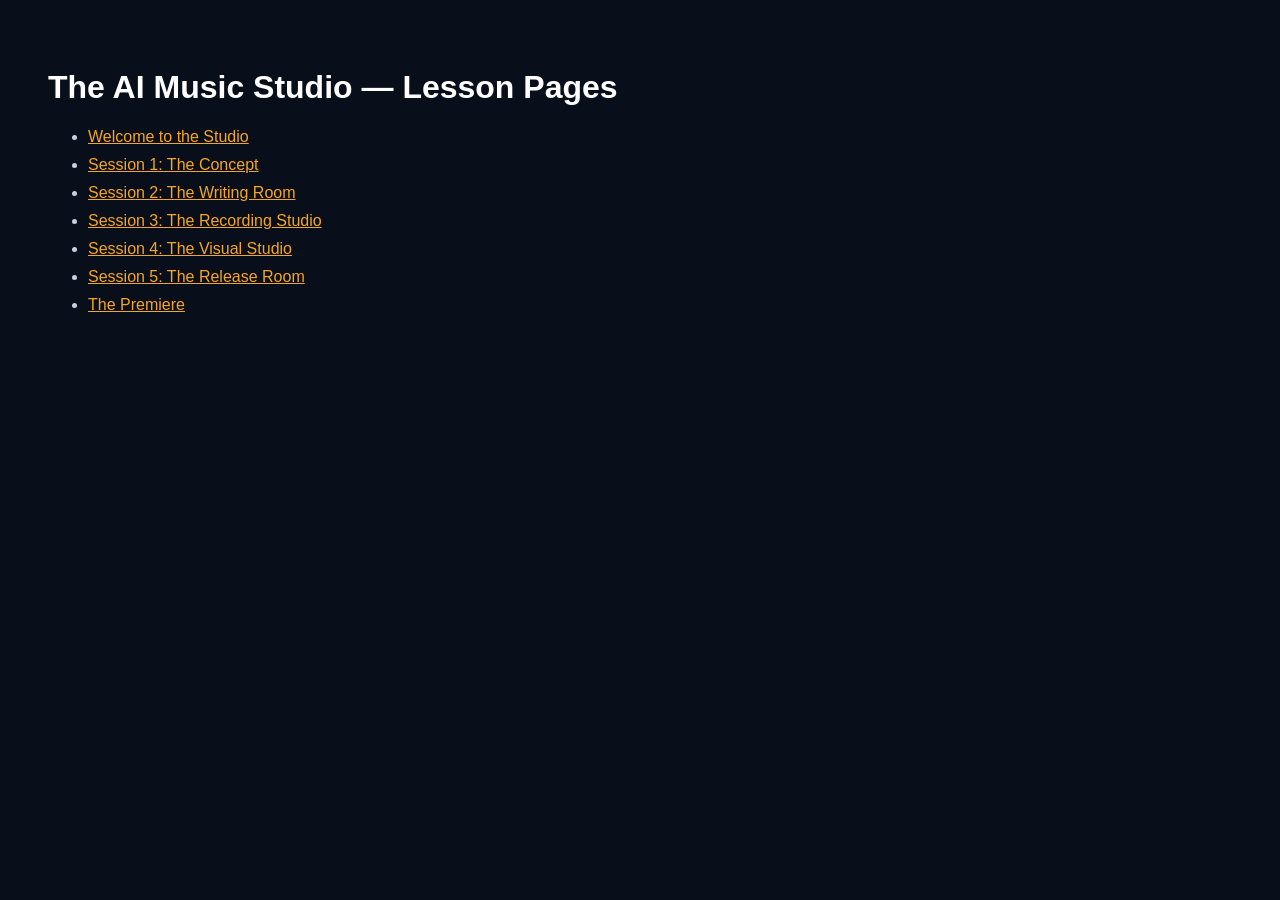
==== index.html @ 59fa39a7 "Initial deploy: AI Music Studio lesson pages" ====
<!DOCTYPE html>
<html lang="en">
<head>
<meta charset="UTF-8">
<title>The AI Music Studio — Lesson Pages</title>
<style>body{font-family:sans-serif;background:#080E1A;color:#C4D0E2;padding:40px;} a{color:#F5A623;} li{margin:10px 0;}</style>
</head>
<body>
<h1 style="color:#fff;">The AI Music Studio — Lesson Pages</h1>
<ul>
<li><a href="00_welcome.html">Welcome to the Studio</a></li>
<li><a href="01_concept.html">Session 1: The Concept</a></li>
<li><a href="02_writing_room.html">Session 2: The Writing Room</a></li>
<li><a href="03_recording_studio.html">Session 3: The Recording Studio</a></li>
<li><a href="04_visual_studio.html">Session 4: The Visual Studio</a></li>
<li><a href="05_release_room.html">Session 5: The Release Room</a></li>
<li><a href="06_premiere.html">The Premiere</a></li>
</ul>
</body>
</html>
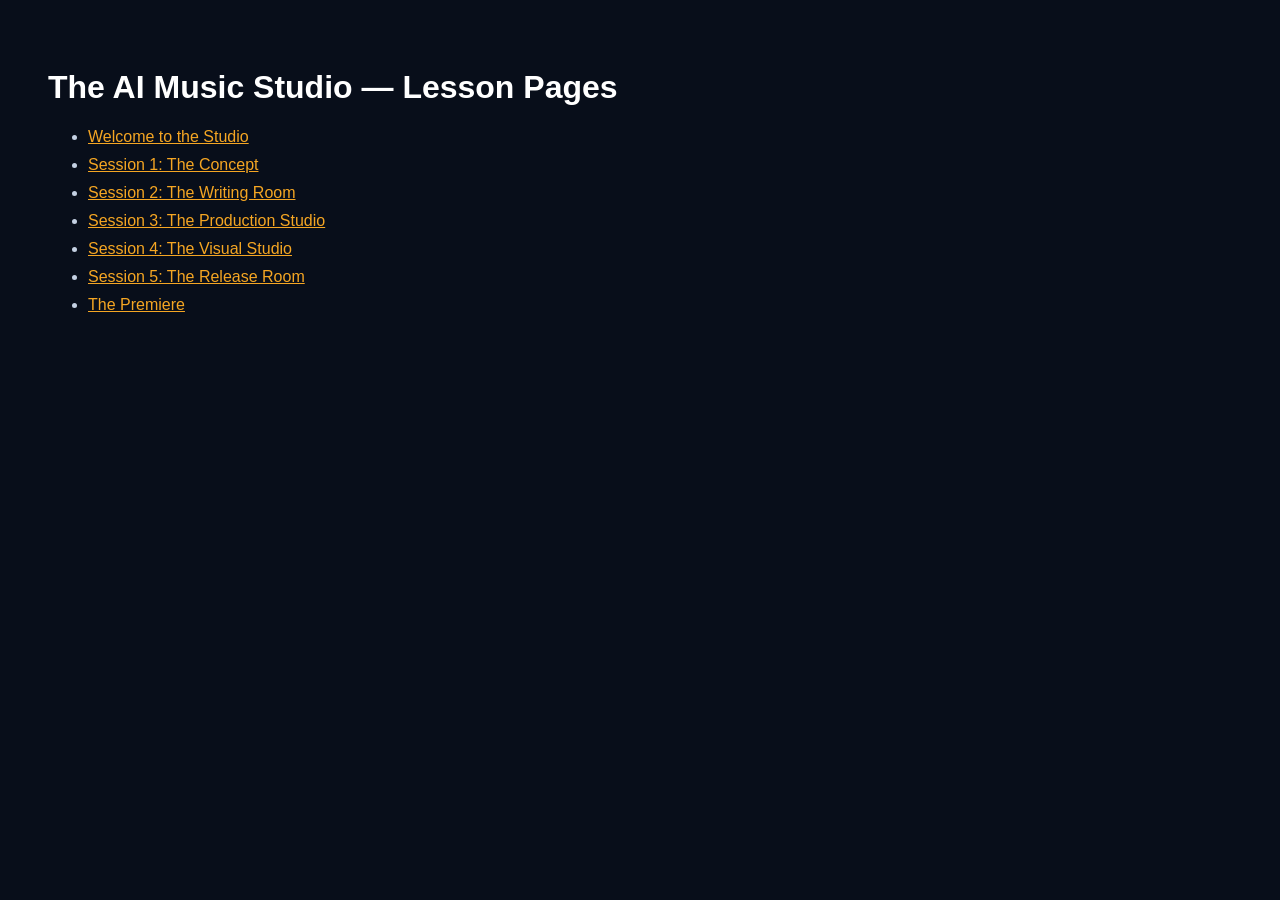
==== commit 972def20: "Welcome: stripped to emotion+video+Song Starter+CTA only; Session 1: remove time, fix copy line, cle" ====
--- a/index.html
+++ b/index.html
@@ -11,7 +11,7 @@
 <li><a href="00_welcome.html">Welcome to the Studio</a></li>
 <li><a href="01_concept.html">Session 1: The Concept</a></li>
 <li><a href="02_writing_room.html">Session 2: The Writing Room</a></li>
-<li><a href="03_recording_studio.html">Session 3: The Recording Studio</a></li>
+<li><a href="03_recording_studio.html">Session 3: The Production Studio</a></li>
 <li><a href="04_visual_studio.html">Session 4: The Visual Studio</a></li>
 <li><a href="05_release_room.html">Session 5: The Release Room</a></li>
 <li><a href="06_premiere.html">The Premiere</a></li>
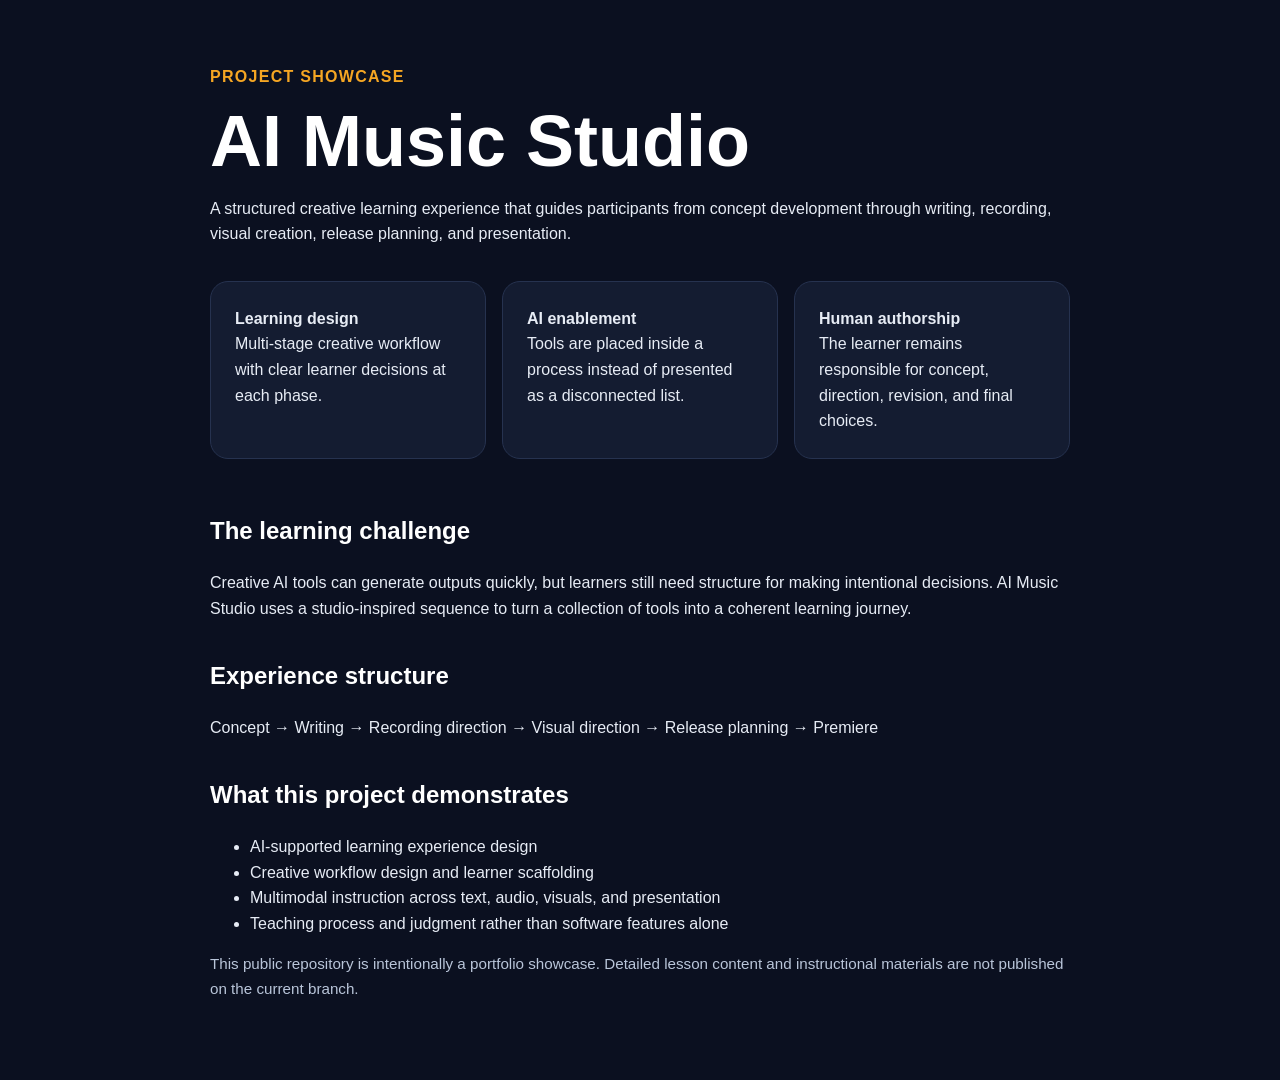
==== commit 0bcac227: "Convert public repository to curated project showcase" ====
--- a/index.html
+++ b/index.html
@@ -2,19 +2,47 @@
 <html lang="en">
 <head>
 <meta charset="UTF-8">
-<title>The AI Music Studio — Lesson Pages</title>
-<style>body{font-family:sans-serif;background:#080E1A;color:#C4D0E2;padding:40px;} a{color:#F5A623;} li{margin:10px 0;}</style>
+<meta name="viewport" content="width=device-width, initial-scale=1.0">
+<title>AI Music Studio | Project Showcase</title>
+<style>
+body{font-family:Arial,sans-serif;background:#0b1020;color:#e7ecf5;margin:0;padding:0;line-height:1.6}
+main{max-width:860px;margin:0 auto;padding:64px 24px}
+.eyebrow{color:#f5a623;font-weight:700;letter-spacing:.08em;text-transform:uppercase}
+h1{font-size:clamp(2.4rem,6vw,4.5rem);line-height:1.05;margin:.2em 0;color:#fff}
+h2{color:#fff;margin-top:2.2rem}
+.card{background:#141c31;border:1px solid #26324f;border-radius:18px;padding:24px;margin:18px 0}
+.grid{display:grid;grid-template-columns:repeat(auto-fit,minmax(220px,1fr));gap:16px}
+a{color:#f7b84b}
+.note{color:#b9c5d9;font-size:.95rem}
+</style>
 </head>
 <body>
-<h1 style="color:#fff;">The AI Music Studio — Lesson Pages</h1>
+<main>
+<div class="eyebrow">Project Showcase</div>
+<h1>AI Music Studio</h1>
+<p>A structured creative learning experience that guides participants from concept development through writing, recording, visual creation, release planning, and presentation.</p>
+
+<div class="grid">
+<div class="card"><strong>Learning design</strong><br>Multi-stage creative workflow with clear learner decisions at each phase.</div>
+<div class="card"><strong>AI enablement</strong><br>Tools are placed inside a process instead of presented as a disconnected list.</div>
+<div class="card"><strong>Human authorship</strong><br>The learner remains responsible for concept, direction, revision, and final choices.</div>
+</div>
+
+<h2>The learning challenge</h2>
+<p>Creative AI tools can generate outputs quickly, but learners still need structure for making intentional decisions. AI Music Studio uses a studio-inspired sequence to turn a collection of tools into a coherent learning journey.</p>
+
+<h2>Experience structure</h2>
+<p>Concept → Writing → Recording direction → Visual direction → Release planning → Premiere</p>
+
+<h2>What this project demonstrates</h2>
 <ul>
-<li><a href="00_welcome.html">Welcome to the Studio</a></li>
-<li><a href="01_concept.html">Session 1: The Concept</a></li>
-<li><a href="02_writing_room.html">Session 2: The Writing Room</a></li>
-<li><a href="03_recording_studio.html">Session 3: The Production Studio</a></li>
-<li><a href="04_visual_studio.html">Session 4: The Visual Studio</a></li>
-<li><a href="05_release_room.html">Session 5: The Release Room</a></li>
-<li><a href="06_premiere.html">The Premiere</a></li>
+<li>AI-supported learning experience design</li>
+<li>Creative workflow design and learner scaffolding</li>
+<li>Multimodal instruction across text, audio, visuals, and presentation</li>
+<li>Teaching process and judgment rather than software features alone</li>
 </ul>
+
+<p class="note">This public repository is intentionally a portfolio showcase. Detailed lesson content and instructional materials are not published on the current branch.</p>
+</main>
 </body>
-</html>
+</html>
